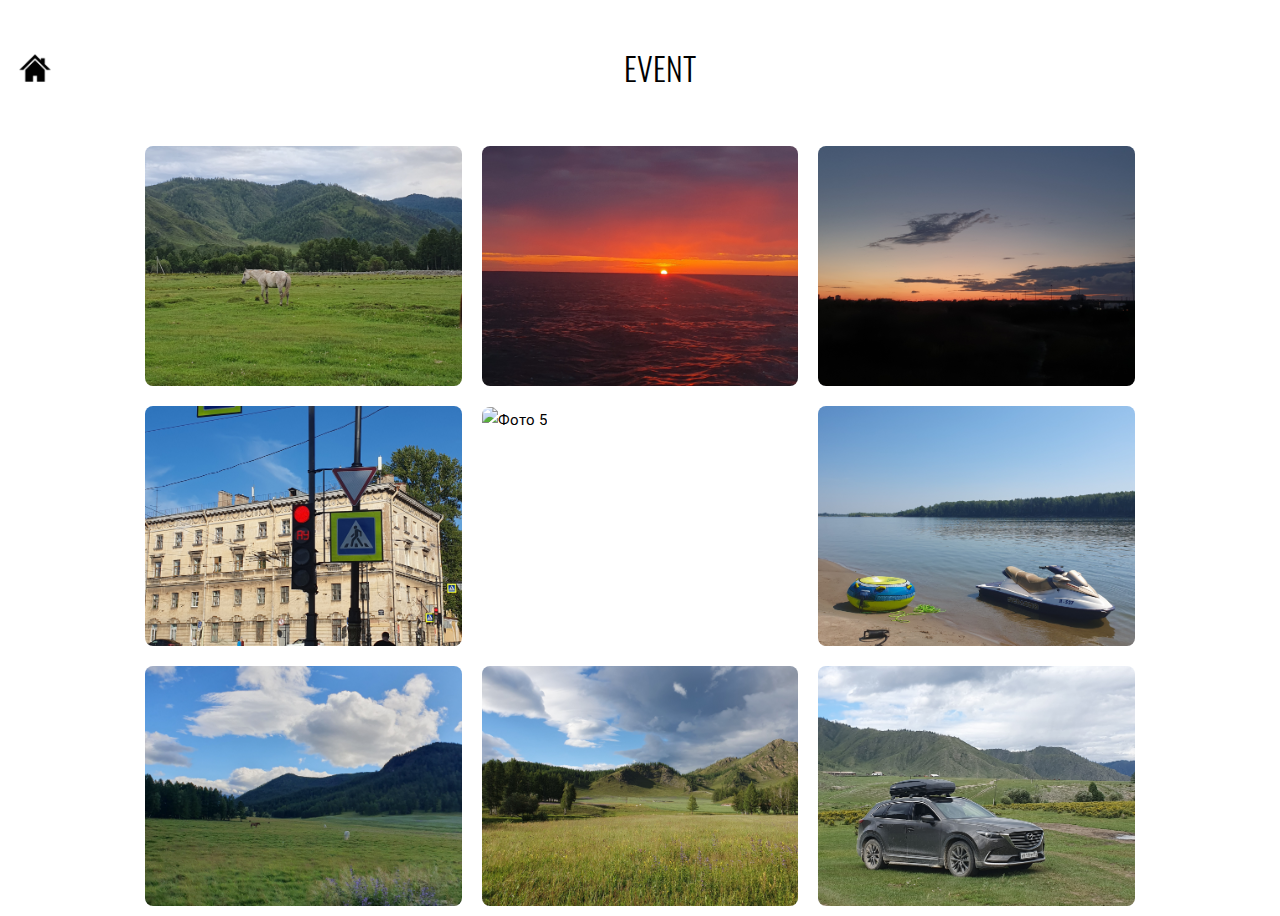
==== event1.html @ 15d4dedb "link" ====
<!DOCTYPE html>
<html lang="ru">
<head>
    <meta charset="UTF-8">
    <meta name="viewport" content="width=device-width, initial-scale=1.0">
    <title>Галерея</title>
 
    <link rel="stylesheet" href="css/bootstrap.min.css">
        <link rel="stylesheet" href="css/animate.min.css">
        <link rel="stylesheet" href="css/magnific-popup.css">
        <link rel="stylesheet" href="fontawesome/css/all.min.css">
        <link rel="stylesheet" href="font-flaticon/flaticon.css">
        <link rel="stylesheet" href="css/dripicons.css">
        <link rel="stylesheet" href="css/slick.css">
        <link rel="stylesheet" href="css/meanmenu.css">
        <link rel="stylesheet" href="css/default.css">
        <link rel="stylesheet" href="css/style.css">
        <link rel="stylesheet" href="css/responsive.css">
    <style>
        /* Центрируем контейнер */
        .gallery-container1 {
            display: flex;
            justify-content: center;
            padding: 0 150px;
            
        }

        /* Стили для сетки галереи */
        .gallery img {
            width: 100%;
            height: 240px;
            object-fit: cover;
            border-radius: 8px;
            transition: transform 0.3s ease-in-out;
            
        }

        .gallery img:hover {
            transform: scale(1.05);
        }

        .gallery-item1 {
            padding: 10px;
        }

        .home-icon {
        display: flex; 
        justify-content: left;
        align-items: center; 
    }

    .home-icon img {
        width: 40px;
        height: auto; 
    }
    </style>
</head>
<body>

<!-- Галерея -->
<div class="container mt-5 d-flex align-items-center justify-content-between mb-5">
    <a href="index.html" class="home-icon"><img src="img/icon/home.png" alt="Домой"></a>
    <h2 class="text-center flex-grow-1 mb-0">Event</h2>
</div>
    <div class="gallery-container1">
        <div class="row gallery justify-content-center">

            <!-- Фотография 1 -->
            <div class="col-lg-4 col-md-6 col-sm-12 gallery-item1">
                <a class="popup-image" href="img/gallery/a (1).jpg">
                    <img src="img/gallery/a (1).jpg" alt="Фото 1">
                </a>
            </div>

            <!-- Фотография 2 -->
            <div class="col-lg-4 col-md-6 col-sm-12 gallery-item1">
                <a class="popup-image" href="img/gallery/a (2).jpg">
                    <img src="img/gallery/a (2).jpg" alt="Фото 2">
                </a>
            </div>

            <!-- Фотография 3 -->
            <div class="col-lg-4 col-md-6 col-sm-12 gallery-item1">
                <a class="popup-image" href="img/gallery/a (3).jpg">
                    <img src="img/gallery/a (3).jpg" alt="Фото 3">
                </a>
            </div>

            <!-- Фотография 4 -->
            <div class="col-lg-4 col-md-6 col-sm-12 gallery-item1">
                <a class="popup-image" href="img/gallery/a (4).jpg">
                    <img src="img/gallery/a (4).jpg" alt="Фото 4">
                </a>
            </div>

            <!-- Фотография 5 -->
            <div class="col-lg-4 col-md-6 col-sm-12 gallery-item1">
                <a class="popup-image" href="img/gallery/a (5).jpg">
                    <img src="img/gallery/a (5).jpg" alt="Фото 5">
                </a>
            </div>

            <!-- Фотография 6 -->
            <div class="col-lg-4 col-md-6 col-sm-12 gallery-item1">
                <a class="popup-image" href="img/gallery/a (6).jpg">
                    <img src="img/gallery/a (6).jpg" alt="Фото 6">
                </a>
            </div>

            <!-- Фотография 7 -->
            <div class="col-lg-4 col-md-6 col-sm-12 gallery-item1">
                <a class="popup-image" href="img/gallery/a (7).jpg">
                    <img src="img/gallery/a (7).jpg" alt="Фото 7">
                </a>
            </div>

            <!-- Фотография 8 -->
            <div class="col-lg-4 col-md-6 col-sm-12 gallery-item1">
                <a class="popup-image" href="img/gallery/a (8).jpg">
                    <img src="img/gallery/a (8).jpg" alt="Фото 8">
                </a>
            </div>

             <!-- Фотография 9 -->
             <div class="col-lg-4 col-md-6 col-sm-12 gallery-item1">
                <a class="popup-image" href="img/gallery/a (9).jpg">
                    <img src="img/gallery/a (9).jpg" alt="Фото 9">
                </a>
            </div>


            <!-- js here -->
            <script src="js/vendor/modernizr-3.5.0.min.js"></script>
        <script src="js/vendor/jquery-3.6.0.min.js"></script>
        <script src="js/popper.min.js"></script>
        <script src="js/bootstrap.min.js"></script>
        <script src="js/one-page-nav-min.js"></script>
        <script src="js/slick.min.js"></script>
        <script src="js/ajax-form.js"></script>
        <script src="js/paroller.js"></script>
        <script src="js/wow.min.js"></script>
        <script src="js/js_isotope.pkgd.min.js"></script>
        <script src="js/imagesloaded.min.js"></script>
        <script src="js/parallax.min.js"></script>
         <script src="js/jquery.waypoints.min.js"></script>
        <script src="js/jquery.counterup.min.js"></script>
        <script src="js/jquery.scrollUp.min.js"></script>
        <script src="js/jquery.meanmenu.min.js"></script>
        <script src="js/parallax-scroll.js"></script>
        <script src="js/jquery.magnific-popup.min.js"></script>
        <script src="js/element-in-view.js"></script>
        <script src="js/main.js"></script>

        </body>
</html>
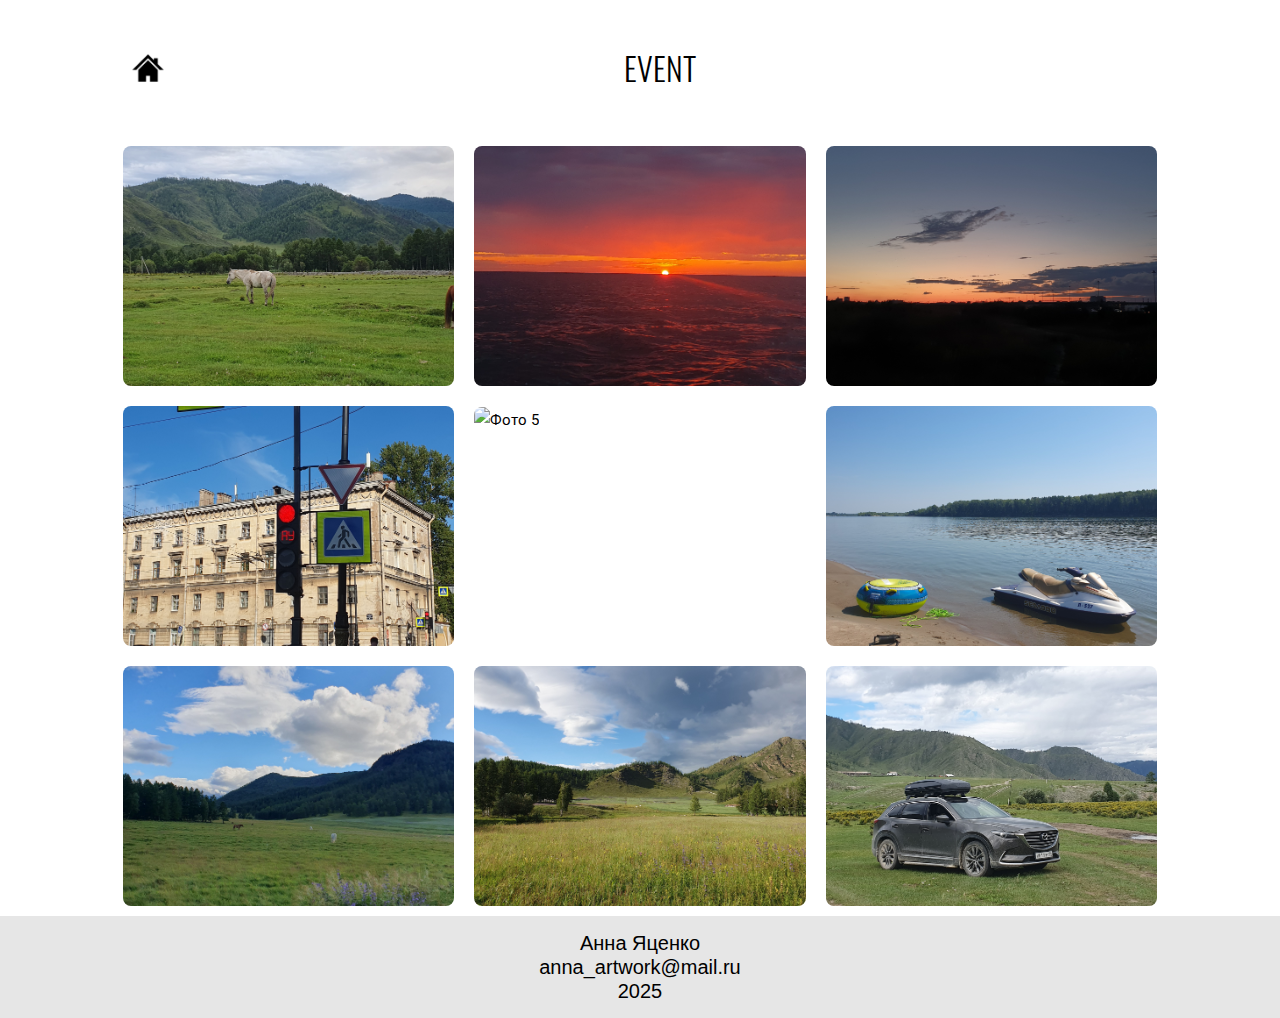
==== commit bd512467: "bottom" ====
--- a/event1.html
+++ b/event1.html
@@ -17,15 +17,14 @@
         <link rel="stylesheet" href="css/style.css">
         <link rel="stylesheet" href="css/responsive.css">
     <style>
-        /* Центрируем контейнер */
+
         .gallery-container1 {
             display: flex;
             justify-content: center;
-            padding: 0 150px;
+            padding: 0 10%;
             
         }
 
-        /* Стили для сетки галереи */
         .gallery img {
             width: 100%;
             height: 240px;
@@ -46,7 +45,9 @@
         .home-icon {
         display: flex; 
         justify-content: left;
-        align-items: center; 
+        align-items: center;
+        padding-left: 10%;
+        padding-right: 10%;
     }
 
     .home-icon img {
@@ -58,9 +59,11 @@
 <body>
 
 <!-- Галерея -->
-<div class="container mt-5 d-flex align-items-center justify-content-between mb-5">
-    <a href="index.html" class="home-icon"><img src="img/icon/home.png" alt="Домой"></a>
+
+<div class="home-icon mt-5 d-flex align-items-center justify-content-between mb-5">
+    <a href="index.html"><img src="img/icon/home.png" alt="Домой"></a>
     <h2 class="text-center flex-grow-1 mb-0">Event</h2>
+
 </div>
     <div class="gallery-container1">
         <div class="row gallery justify-content-center">
@@ -127,8 +130,10 @@
                     <img src="img/gallery/a (9).jpg" alt="Фото 9">
                 </a>
             </div>
-
-
+        </div>
+    </div>
+            <div class="end"> <h2> Анна Яценко <br>anna_artwork@mail.ru <br> 2025</h2></div>
+      
             <!-- js here -->
             <script src="js/vendor/modernizr-3.5.0.min.js"></script>
         <script src="js/vendor/jquery-3.6.0.min.js"></script>
--- a/css/style.css
+++ b/css/style.css
@@ -34,9 +34,13 @@
 	font-style: normal;
      line-height: 26px;
      background: #ffffff;
+    height: 100%;
+    margin: 0;
+    padding: 0;
 }
 .container {
     max-width: 1320px;
+    justify-content: center;
 }
 .brd{
     border-bottom:1px solid;
@@ -154,7 +158,7 @@
 .capitalize {
 	text-transform: capitalize;
 }
-h1,
+
 h2,
 
 h4,
@@ -178,6 +182,17 @@
 	text-transform: none;
 
 }
+h1 {
+    font-family: 'Oswald', sans-serif;
+	color: #000;
+	margin-top: 0px;
+	font-style: normal;
+	font-weight: 300;
+	text-transform: none;
+    font-size: 50px;
+    text-align: center;
+    
+}
 h1 a,
 h2 a,
 h3 a,
@@ -206,6 +221,7 @@
 h6 {
 	font-size: 16px;
 }
+
 ul {
 	margin: 0px;
 	padding: 0px;
@@ -722,6 +738,17 @@
     position: relative;
     z-index: 2;
 }
+.home img {
+    width: 100%;
+    height: 90vh;
+    max-width: 100%;
+    object-fit: contain;
+    object-position: top;
+}
+
+.home h2 {
+    font-size: 10px;
+}
 .second-header {
     border: none;
     padding-bottom: 0px;
@@ -1892,6 +1919,10 @@
 display: inline-block;
 margin: 0 0px 15px;
 }
+.section-title img:hover {
+    transform: scale(1.05);
+}
+
 .section-title h5{
   color: #000;
 text-transform: uppercase;
@@ -2835,6 +2866,11 @@
 	margin-bottom: 0;
 }
 /* 8. choose */
+
+.portfolio h2 {
+    text-align: center;
+}
+
 .chosse-img {
 	background-size: cover;
 	height: 100%;
@@ -4976,6 +5012,9 @@
 background: #fff;
 padding: 44px;
 border-radius: 10px;
+}
+.gallery-image img:hover {
+    transform: scale(1.05);
 }
 .gallery-image figcaption {
     width: 100%;
@@ -9824,6 +9863,10 @@
     }
 .f-widget-title img {
 margin-bottom: 30px;
+
+}
+.f-widget-title img:hover {
+    transform: scale(1.05);
 }
 blockquote a {
     color: #b9b9b9;
@@ -10035,3 +10078,24 @@
     font-weight: 500;
 }
 
+.end {
+    background-color: #e6e6e6;
+    width: 100%;
+    min-height: 10vh;
+    display: flex;
+    justify-content: center;
+    align-items: center; 
+    text-align: center;
+    
+}
+.end h2 {
+    text-align: center;
+    font-family: 'Calibri', sans-serif;
+	color: #000;
+	margin-bottom: 15px;
+    margin-top: 15px;
+	font-style: normal;
+	font-weight: 300;
+	text-transform: none;
+    font-size: 20px;
+}
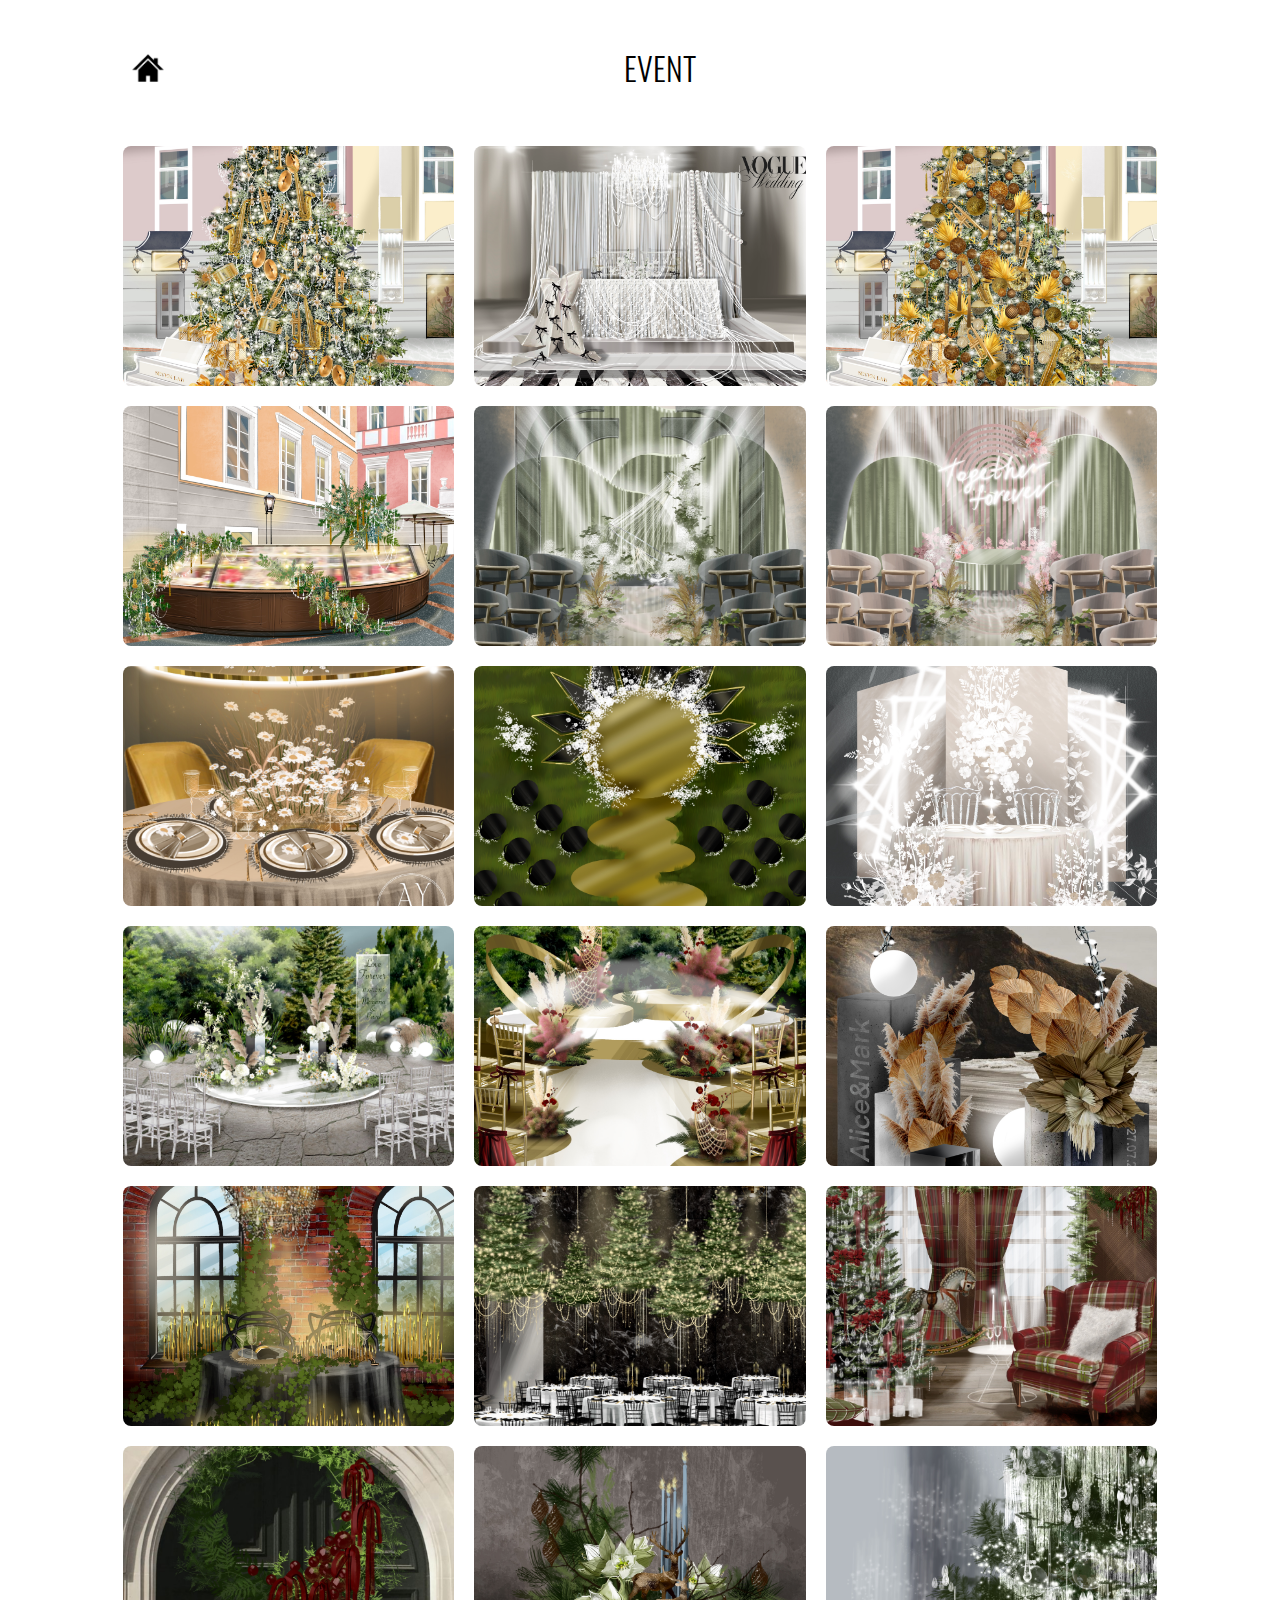
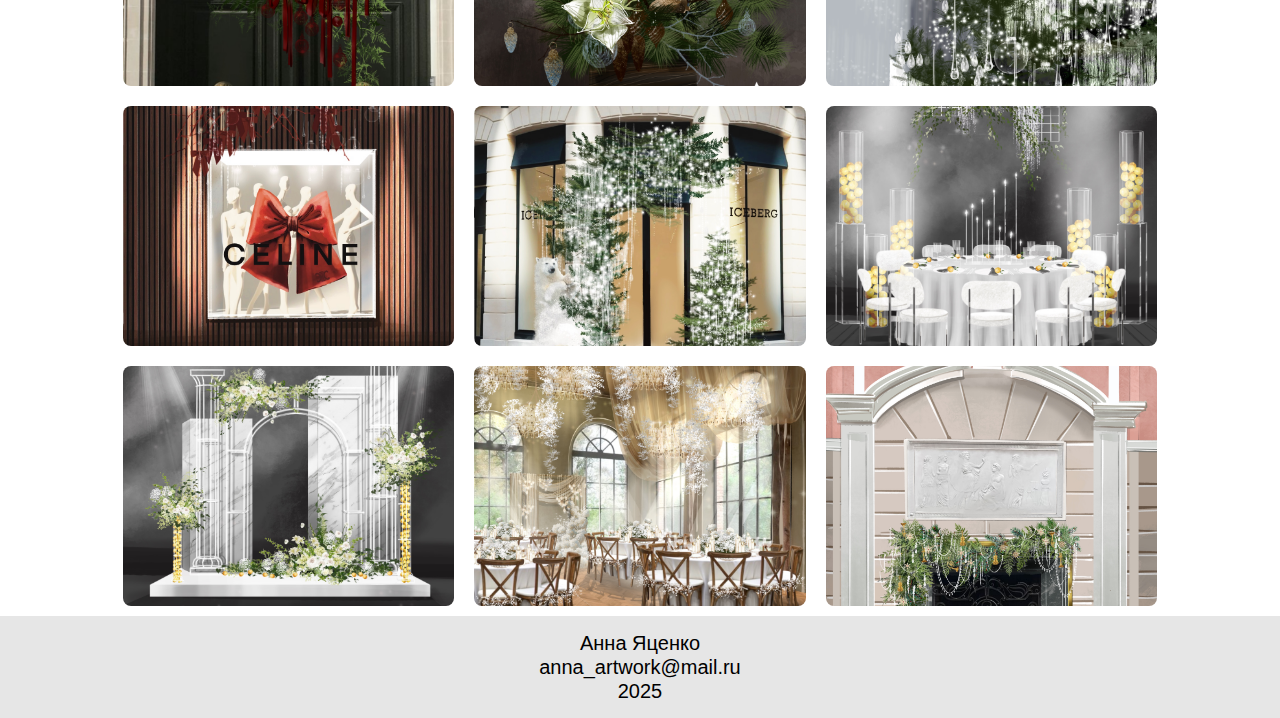
==== commit 9aa28cfb: "fix orig ph" ====
--- a/event1.html
+++ b/event1.html
@@ -3,6 +3,7 @@
 <head>
     <meta charset="UTF-8">
     <meta name="viewport" content="width=device-width, initial-scale=1.0">
+    <link rel="shortcut icon" type="image/x-icon" href="img/page.png">
     <title>Галерея</title>
  
     <link rel="stylesheet" href="css/bootstrap.min.css">
@@ -68,68 +69,160 @@
     <div class="gallery-container1">
         <div class="row gallery justify-content-center">
 
-            <!-- Фотография 1 -->
-            <div class="col-lg-4 col-md-6 col-sm-12 gallery-item1">
-                <a class="popup-image" href="img/gallery/a (1).jpg">
-                    <img src="img/gallery/a (1).jpg" alt="Фото 1">
+            <div class="col-lg-4 col-md-6 col-sm-12 gallery-item1">
+                <a class="popup-image" href="img/gallery/event/a (1).jpg">
+                    <img src="img/gallery/event/a (1).jpg" alt="Фото 1">
                 </a>
             </div>
 
             <!-- Фотография 2 -->
             <div class="col-lg-4 col-md-6 col-sm-12 gallery-item1">
-                <a class="popup-image" href="img/gallery/a (2).jpg">
-                    <img src="img/gallery/a (2).jpg" alt="Фото 2">
+                <a class="popup-image" href="img/gallery/event/a (2).jpg">
+                    <img src="img/gallery/event/a (2).jpg" alt="Фото 2">
                 </a>
             </div>
 
             <!-- Фотография 3 -->
             <div class="col-lg-4 col-md-6 col-sm-12 gallery-item1">
-                <a class="popup-image" href="img/gallery/a (3).jpg">
-                    <img src="img/gallery/a (3).jpg" alt="Фото 3">
+                <a class="popup-image" href="img/gallery/event/a (3).jpg">
+                    <img src="img/gallery/event/a (3).jpg" alt="Фото 3">
                 </a>
             </div>
 
             <!-- Фотография 4 -->
             <div class="col-lg-4 col-md-6 col-sm-12 gallery-item1">
-                <a class="popup-image" href="img/gallery/a (4).jpg">
-                    <img src="img/gallery/a (4).jpg" alt="Фото 4">
+                <a class="popup-image" href="img/gallery/event/a (4).jpg">
+                    <img src="img/gallery/event/a (4).jpg" alt="Фото 4">
                 </a>
             </div>
 
             <!-- Фотография 5 -->
             <div class="col-lg-4 col-md-6 col-sm-12 gallery-item1">
-                <a class="popup-image" href="img/gallery/a (5).jpg">
-                    <img src="img/gallery/a (5).jpg" alt="Фото 5">
+                <a class="popup-image" href="img/gallery/event/a (5).jpg">
+                    <img src="img/gallery/event/a (5).jpg" alt="Фото 5">
                 </a>
             </div>
 
             <!-- Фотография 6 -->
             <div class="col-lg-4 col-md-6 col-sm-12 gallery-item1">
-                <a class="popup-image" href="img/gallery/a (6).jpg">
-                    <img src="img/gallery/a (6).jpg" alt="Фото 6">
+                <a class="popup-image" href="img/gallery/event/a (6).jpg">
+                    <img src="img/gallery/event/a (6).jpg" alt="Фото 6">
                 </a>
             </div>
 
             <!-- Фотография 7 -->
             <div class="col-lg-4 col-md-6 col-sm-12 gallery-item1">
-                <a class="popup-image" href="img/gallery/a (7).jpg">
-                    <img src="img/gallery/a (7).jpg" alt="Фото 7">
+                <a class="popup-image" href="img/gallery/event/a (7).jpg">
+                    <img src="img/gallery/event/a (7).jpg" alt="Фото 7">
                 </a>
             </div>
 
             <!-- Фотография 8 -->
             <div class="col-lg-4 col-md-6 col-sm-12 gallery-item1">
-                <a class="popup-image" href="img/gallery/a (8).jpg">
-                    <img src="img/gallery/a (8).jpg" alt="Фото 8">
+                <a class="popup-image" href="img/gallery/event/a (8).jpg">
+                    <img src="img/gallery/event/a (8).jpg" alt="Фото 8">
                 </a>
             </div>
 
              <!-- Фотография 9 -->
              <div class="col-lg-4 col-md-6 col-sm-12 gallery-item1">
-                <a class="popup-image" href="img/gallery/a (9).jpg">
-                    <img src="img/gallery/a (9).jpg" alt="Фото 9">
-                </a>
-            </div>
+                <a class="popup-image" href="img/gallery/event/a (9).jpg">
+                    <img src="img/gallery/event/a (9).jpg" alt="Фото 9">
+                </a>
+            </div>
+
+            <!-- Фотография 10 -->
+            <div class="col-lg-4 col-md-6 col-sm-12 gallery-item1">
+                <a class="popup-image" href="img/gallery/event/a (10).jpg">
+                    <img src="img/gallery/event/a (10).jpg" alt="Фото 10">
+                </a>
+            </div>
+
+            <!-- Фотография 11 -->
+            <div class="col-lg-4 col-md-6 col-sm-12 gallery-item1">
+                <a class="popup-image" href="img/gallery/event/a (11).jpg">
+                    <img src="img/gallery/event/a (11).jpg" alt="Фото 11">
+                </a>
+            </div>
+
+            <div class="col-lg-4 col-md-6 col-sm-12 gallery-item1">
+                <a class="popup-image" href="img/gallery/event/a (12).jpg">
+                    <img src="img/gallery/event/a (12).jpg" alt="Фото 12">
+                </a>
+            </div>
+
+            <div class="col-lg-4 col-md-6 col-sm-12 gallery-item1">
+                <a class="popup-image" href="img/gallery/event/a (13).jpg">
+                    <img src="img/gallery/event/a (13).jpg" alt="Фото 3">
+                </a>
+            </div>
+
+            <div class="col-lg-4 col-md-6 col-sm-12 gallery-item1">
+                <a class="popup-image" href="img/gallery/event/a (14).jpg">
+                    <img src="img/gallery/event/a (14).jpg" alt="Фото 4">
+                </a>
+            </div>
+
+            <div class="col-lg-4 col-md-6 col-sm-12 gallery-item1">
+                <a class="popup-image" href="img/gallery/event/a (15).jpg">
+                    <img src="img/gallery/event/a (15).jpg" alt="Фото 5">
+                </a>
+            </div>
+
+            <div class="col-lg-4 col-md-6 col-sm-12 gallery-item1">
+                <a class="popup-image" href="img/gallery/event/a (16).jpg">
+                    <img src="img/gallery/event/a (16).jpg" alt="Фото 16">
+                </a>
+            </div>
+
+            <div class="col-lg-4 col-md-6 col-sm-12 gallery-item1">
+                <a class="popup-image" href="img/gallery/event/a (17).jpg">
+                    <img src="img/gallery/event/a (17).jpg" alt="Фото 17">
+                </a>
+            </div>
+
+            <div class="col-lg-4 col-md-6 col-sm-12 gallery-item1">
+                <a class="popup-image" href="img/gallery/event/a (18).jpg">
+                    <img src="img/gallery/event/a (18).jpg" alt="Фото 18">
+                </a>
+            </div>
+
+            <div class="col-lg-4 col-md-6 col-sm-12 gallery-item1">
+                <a class="popup-image" href="img/gallery/event/a (19).jpg">
+                    <img src="img/gallery/event/a (19).jpg" alt="Фото 19">
+                </a>
+            </div>
+
+            <div class="col-lg-4 col-md-6 col-sm-12 gallery-item1">
+                <a class="popup-image" href="img/gallery/event/a (20).jpg">
+                    <img src="img/gallery/event/a (20).jpg" alt="Фото 20">
+                </a>
+            </div>
+
+            <div class="col-lg-4 col-md-6 col-sm-12 gallery-item1">
+                <a class="popup-image" href="img/gallery/event/a (21).jpg">
+                    <img src="img/gallery/event/a (21).jpg" alt="Фото 21">
+                </a>
+            </div>
+
+            <div class="col-lg-4 col-md-6 col-sm-12 gallery-item1">
+                <a class="popup-image" href="img/gallery/event/a (22).jpg">
+                    <img src="img/gallery/event/a (22).jpg" alt="Фото 22">
+                </a>
+            </div>
+
+            <div class="col-lg-4 col-md-6 col-sm-12 gallery-item1">
+                <a class="popup-image" href="img/gallery/event/a (23).jpg">
+                    <img src="img/gallery/event/a (23).jpg" alt="Фото 23">
+                </a>
+            </div>
+
+            <div class="col-lg-4 col-md-6 col-sm-12 gallery-item1">
+                <a class="popup-image" href="img/gallery/event/a (24).jpg">
+                    <img src="img/gallery/event/a (24).jpg" alt="Фото 24">
+                </a>
+            </div>
+
         </div>
     </div>
             <div class="end"> <h2> Анна Яценко <br>anna_artwork@mail.ru <br> 2025</h2></div>
--- a/css/style.css
+++ b/css/style.css
@@ -738,12 +738,26 @@
     position: relative;
     z-index: 2;
 }
+.home-container {
+    text-align: center;
+    align-items: center;
+    justify-content: center;
+}
+.home {
+    width: 100%;
+    height: auto;
+    max-width: 100%;
+    object-fit: contain;
+       
+
+}
 .home img {
     width: 100%;
-    height: 90vh;
+    height: auto;
     max-width: 100%;
     object-fit: contain;
-    object-position: top;
+    object-position: center;
+    text-align: center;
 }
 
 .home h2 {
@@ -2380,21 +2394,7 @@
 .services-content2 h5 a{
     color: #30313d;
 }
-.services-box .ss-btn2{
-    width: 60px;
-    height: 60px;
-    background: #0000% 0% no-repeat padding-box;
-    box-shadow: 0px 16px 32px #00033;
-    display: none;
-    color: #fff;
-    line-height: 60px;
-    font-size: 31px;
-    border-radius: 50%;
-    position: absolute;
-    left: 42%;
-    bottom: -25px;
-    transition: .3s;
-}
+
 .services-box .services-content2:hover .ss-btn2{
      display: inline-block;
 }
@@ -2761,34 +2761,7 @@
 	width: 100%;
 	opacity: .65;
 }
-.video-img a {
-	position: absolute;
-	top: 50%;
-	left: 50%;
-	transform: translate(-50%,-50%);
-	z-index: 9;
-	font-size: 14px;
-	color: #000;
-	height: 80px;
-	width: 80px;
-	text-align: center;
-	background: transparent linear-gradient(90deg, #0000%, #000100%) 0% 0% no-repeat padding-box;
-	border-radius: 50%;
-    padding: 25px;
-}
-.video-img a::before {
-	content: "";
-	position: absolute;
-	left: 50%;
-	top: 50%;
-	height: 90px;
-	width: 90px;
-	background: transparent linear-gradient(90deg, #0000%, #000100%) 0% 0% no-repeat padding-box;
-	z-index: -1;
-	border-radius: 50%;
-	transform: translate(-50%,-50%);
-	animation: pulse-border 1500ms ease-out infinite;
-}
+
 @keyframes pulse-border {
   0% {
     transform: translateX(-50%) translateY(-50%) translateZ(0) scale(1);
@@ -3608,11 +3581,7 @@
     margin-top: 35px;
     text-transform: uppercase;
 }
-.testi-author img{
-    display: inline-block;
-    float: left;
-margin-right: 15px;
-}
+
 .testimonial-active .slick-arrow {
 position: absolute;
 top: 85%;
@@ -3968,9 +3937,7 @@
 background: none;
 }
 
-.faq-wrap .card:last-child {
-    
-}
+
 .faq-wrap .card-header h2 button::after {
 position: absolute;
 content: "";
@@ -4011,8 +3978,7 @@
     transition: .3s;
     
 }
- .home-blog-active .slick-dots li.slick-active button {
-}
+
 .home-blog-active .slick-dots li.slick-active button::before {  
     opacity: 1;
 }
@@ -4057,9 +4023,7 @@
     border-radius: 50%;
 }
 
-.home-blog-active .slick-prev {
-
-}
+
 
 .home-blog-active .slick-arrow.slick-next,.home-blog-active2 .slick-arrow.slick-next {
     right: -154px;
@@ -4781,8 +4745,17 @@
     background: #fff;
     padding: 50px;
     border-radius: 10px;
-}
-
+    justify-content: center;
+    text-align: center;
+    object-position: center;
+
+}
+.footer-widget img {
+    max-width: 50px;
+    height: auto;
+    align-items: center;
+    justify-content: center;
+}
 .f-cta-area.gray-bg {
 	background: #f4f4fe;
 	border-top: 3px solid #000;
@@ -5348,9 +5321,7 @@
     font-weight: 500;
     font-size: 14px;
 }
-.quote-post{
-	background: url(../images/quote_bg.png);
-}
+
 .widget_media_image a:hover {
     padding-left: 0 !important;
 }
@@ -5379,10 +5350,7 @@
     width: 100%;
 
 }
-.sidebar-widget .widget li.page_item_has_children,
- {
-    padding-bottom: 0;
-}
+
 .sidebar-widget .widget .children{
 	padding-left:15px;
 }
@@ -5394,12 +5362,6 @@
 
     padding-top: 10px;
     display: block;
-
-}
-.sidebar-widget .widget .children li {
-
-}
-.sidebar-widget .widget .children .children li {
 
 }
 .sidebar-widget .widget li:last-child,.sidebar-widget .widget .children li:last-child,.sidebar-widget .widget .children .children li:last-child {
@@ -5433,13 +5395,7 @@
 width:85%;
 text-align:left;
 }
-.sidebar-widget .widget a:hover {
-    
-}
-
-.sidebar-widget .widget .widget_archive li:hover,.sidebar-widget .widget_archive li:hover{
-
-}
+
 .widget.widget_categories li a:hover {
     color: #000;
 }
@@ -6027,11 +5983,7 @@
 
 /* Here's the new CSS to add... */
 
-.admin-bar .menu-area {
-   
-}
-.admin-bar .second-header {
-}
+
 .admin-bar .sticky-menu {
   top: 32px;
   margin-top:0;
@@ -6747,9 +6699,6 @@
   width: 100%;
 }
 
-.coupon-info p.form-row input[type="submit"]:hover, p.checkout-coupon input[type="submit"]:hover {
-  background: #000none repeat scroll 0 0;
-}
 
 .coupon-info p.form-row input[type="checkbox"] {
   position: relative;
@@ -6762,21 +6711,6 @@
   color: #6f7172;
 }
 
-.buttons-cart input, .coupon input[type="submit"], .buttons-cart a, .coupon-info p.form-row input[type="submit"] {
-  background: #000 none repeat scroll 0 0;
-  border: medium none;
-  color: #fff;
-  display: inline-block;
-  float: left;
-  font-size: 12px;
-  font-weight: 600;
-  height: 40px;
-  line-height: 40px;
-  margin-right: 15px;
-  padding: 0 15px;
-  text-transform: uppercase;
-  transition: all 0.3s ease 0s;
-}
 
 p.lost-password {
   margin-top: 15px;
@@ -8095,11 +8029,7 @@
    margin-bottom: 10px;
 display: inline-block;
 }
-.case-study-content02 {
-    padding: 30px 30px;
-   background: #FFFFFF 0% 0% no-repeat padding-box;
-    box-shadow: 0px 16px 32px #0000A;
-}
+
 .case-study-content02 span{
    margin-bottom: 10px;
 display: inline-block;
@@ -8129,9 +8059,7 @@
 .process-area .col-lg-3.col-md-12:nth-child(2),.process-area .col-lg-3.col-md-12:nth-child(4) {
     margin-top: 50px;
 }
-.process-area .col-lg-3.col-md-12:nth-child(2) .process-icon,.process-area .col-lg-3.col-md-12:nth-child(2) .no{
-    background: #0000% 0% no-repeat padding-box;
-}
+
 .process-area .col-lg-3.col-md-12:nth-child(3) .process-icon,.process-area .col-lg-3.col-md-12:nth-child(3) .no{
     background: #27ae61 0% 0% no-repeat padding-box;
 }
@@ -8748,13 +8676,7 @@
 	margin: 0 3px;
 	text-align: center !important;
 }
-.widget-social a:hover {
-	background:#000;
-	color: #ffffff !important;
-	border-color:#000;
-	padding: 0 !important;
-	box-shadow: 0px 10px 19px 0px #00066 !important;
-}
+
 .rpwwt-widget a{
 	padding-left: 0 !important;
 }
